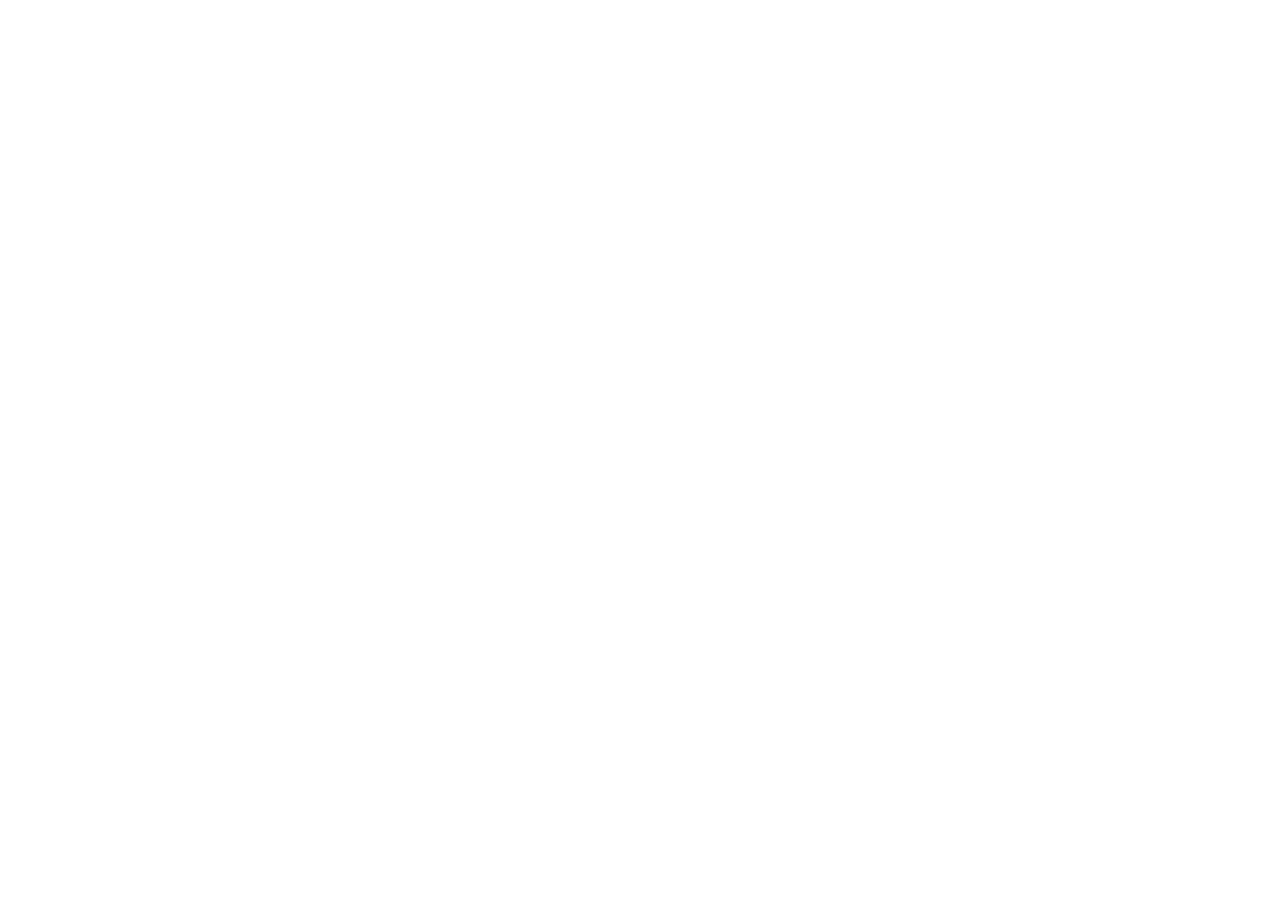
==== index.html @ 3d967fcd "Cria a página inicial do projeto" ====
<!DOCTYPE html>
<html lang="pt-br">
<head>
    <meta charset="UTF-8">
    <meta name="viewport" content="width=device-width, initial-scale=1.0">
    <title>YSMakeup</title>
</head>
<body>
    
</body>
</html>
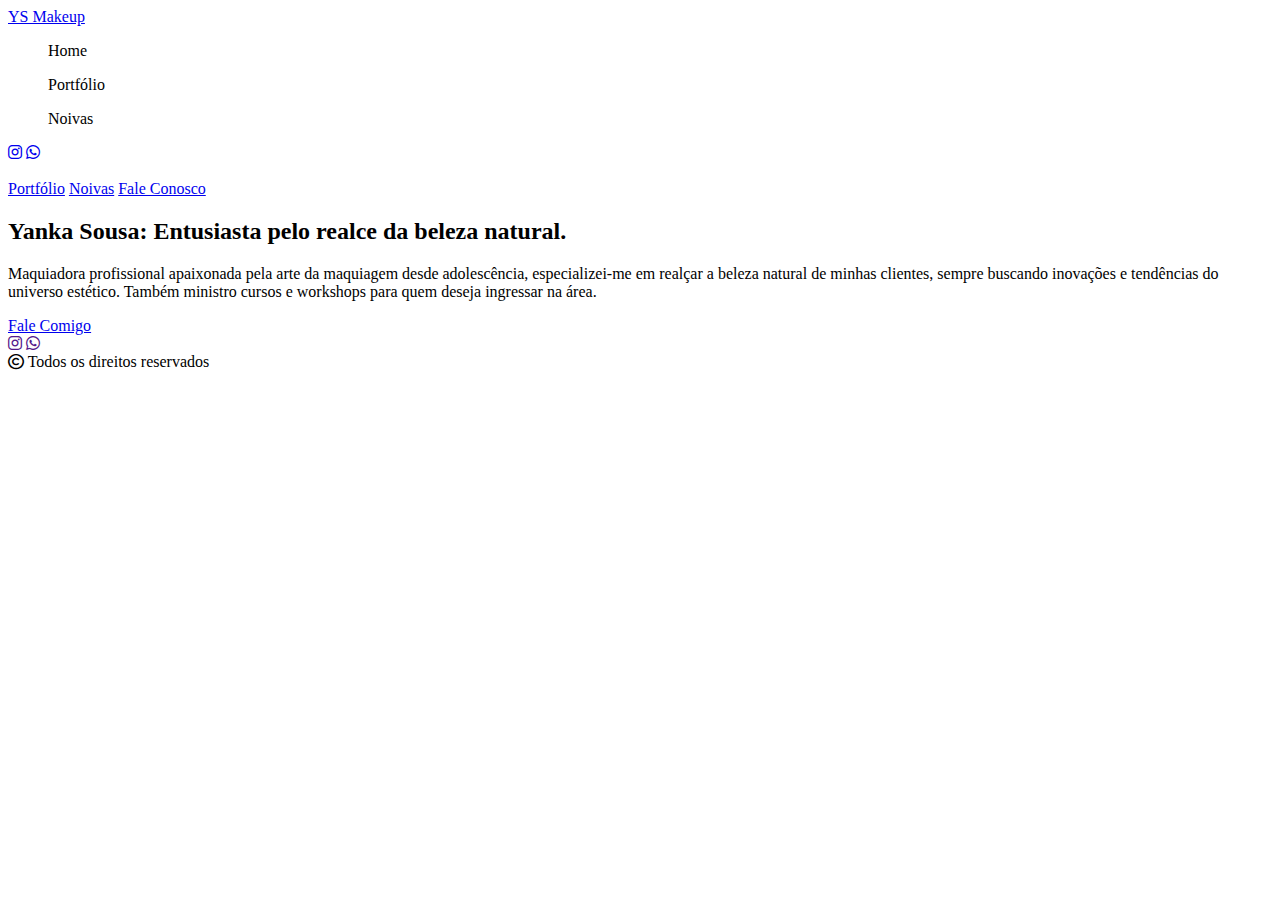
==== commit 3a7a81ad: "Cria página index" ====
--- a/index.html
+++ b/index.html
@@ -4,8 +4,65 @@
     <meta charset="UTF-8">
     <meta name="viewport" content="width=device-width, initial-scale=1.0">
     <title>YSMakeup</title>
+
+    <link rel="stylesheet" href="https://cdnjs.cloudflare.com/ajax/libs/font-awesome/6.5.1/css/all.min.css">
+
 </head>
 <body>
-    
+   <header>
+    <dvi class="logo">
+        <a href="#">YS Makeup</a>
+    </dvi>
+
+    <div class="nav-itens">
+        <li class="list_navbar-itens">
+            <ul><a href="#"></a>Home</ul>
+            <ul><a href="#"></a>Portfólio</ul>
+            <ul><a href="#"></a>Noivas</ul>
+        </li>
+    </div>
+
+    <div class="list_navbar-icons">
+        <a href="#"><i class="fa-brands fa-instagram"></i></a>
+        <a href="#"><i class="fa-brands fa-whatsapp"></i></a>
+    </div>
+   </header>     
+
+   <section class="hero">
+        <img src="" alt="">
+        <img src="" alt="">
+        <img src="" alt="">
+
+        <div class="text-banner">
+            <a href="#">Portfólio</a>
+            <a href="#">Noivas</a>
+            <a href="#">Fale Conosco</a>
+        </div>
+   </section>
+
+   <section class="about">
+        <div class="description">
+            <h2>Yanka Sousa: Entusiasta pelo realce da beleza natural.</h2>
+            <p>Maquiadora profissional apaixonada pela arte da maquiagem desde adolescência, especializei-me em realçar a beleza natural de minhas clientes, sempre buscando inovações e tendências do universo estético. Também ministro cursos e workshops para quem deseja ingressar na área.</p>
+        </div>
+
+        <div class="btn-index">
+            <div class="text_btn-index">
+                <a href="#">Fale Comigo</a>
+            </div>
+        </div>
+   </section>
+
+   <footer>
+    <div class="icons-footer">
+        <a href=""><i class="fa-brands fa-instagram"></i></a>
+        <a href=""><i class="fa-brands fa-whatsapp"></i></a>
+    </div>
+
+    <span class="span_footer">
+        <i class="fa-regular fa-copyright"></i>
+        Todos os direitos reservados
+    </span>
+   </footer>
 </body>
 </html>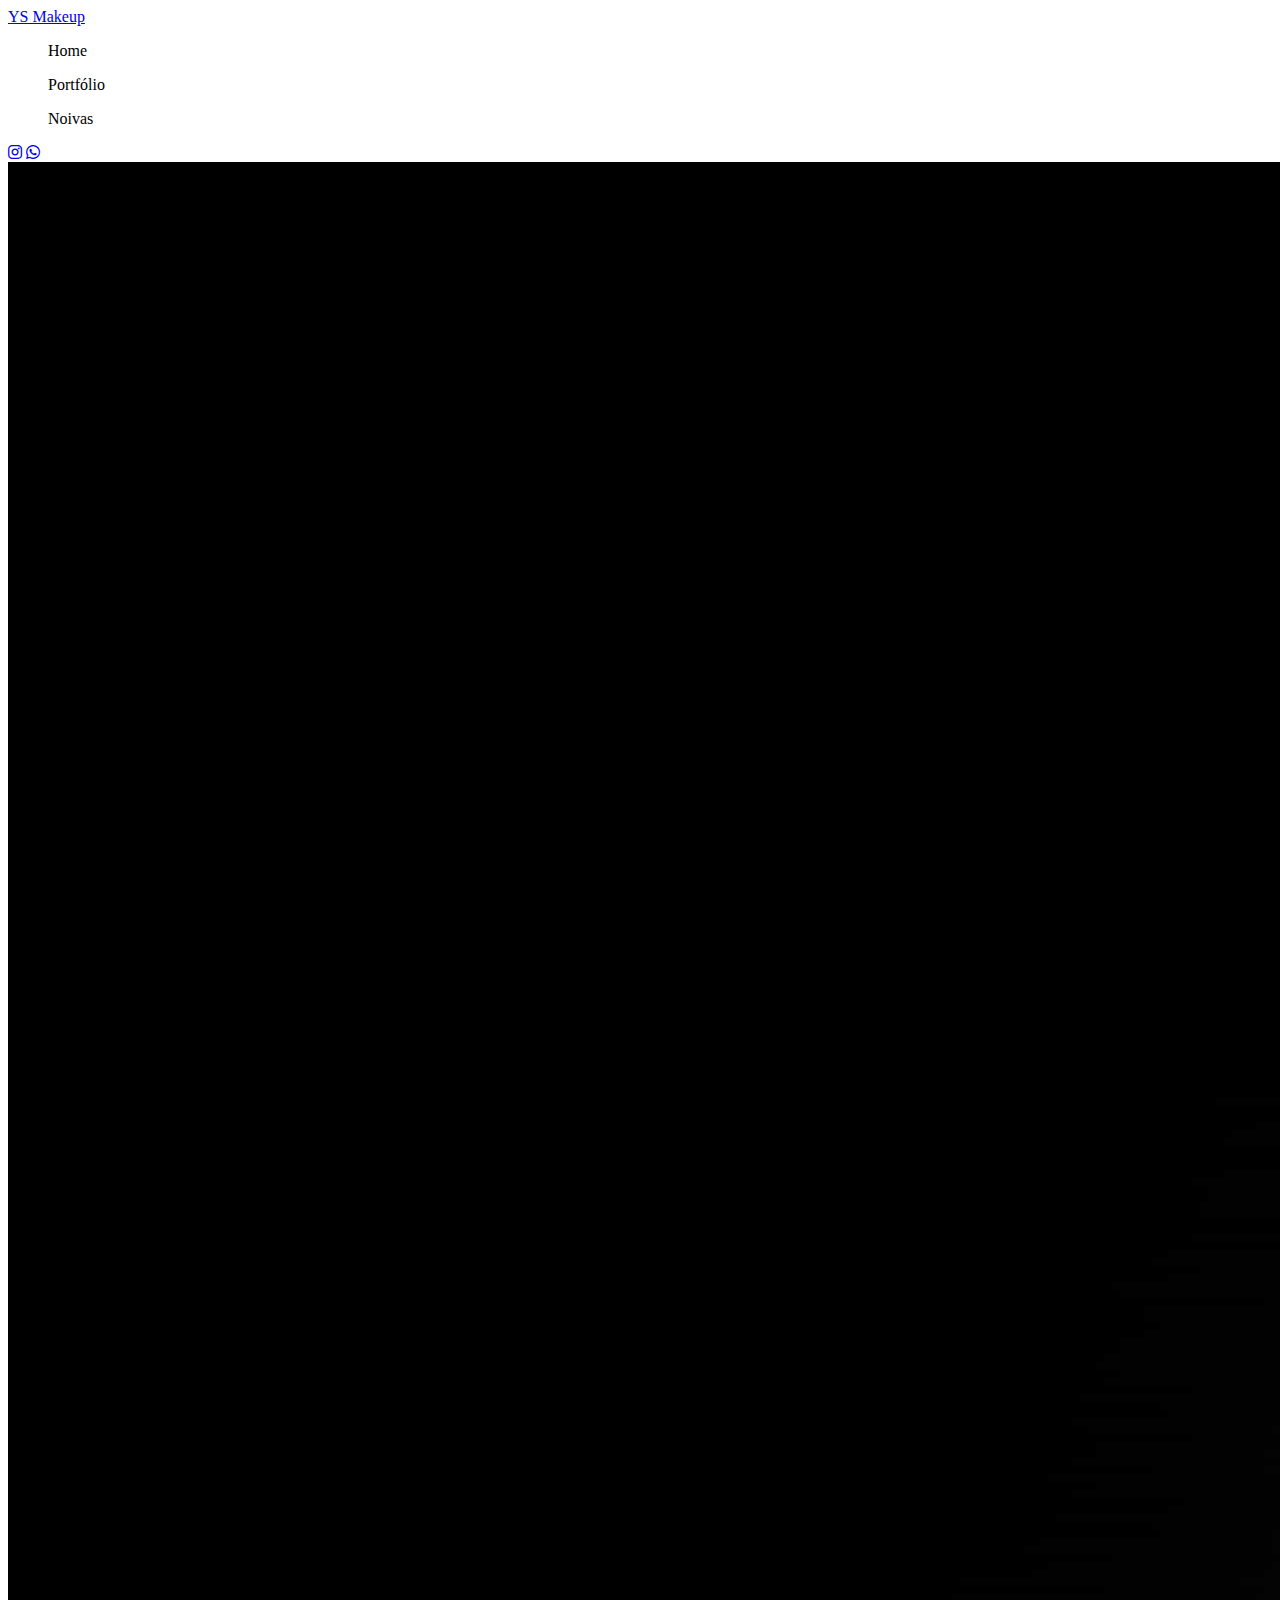
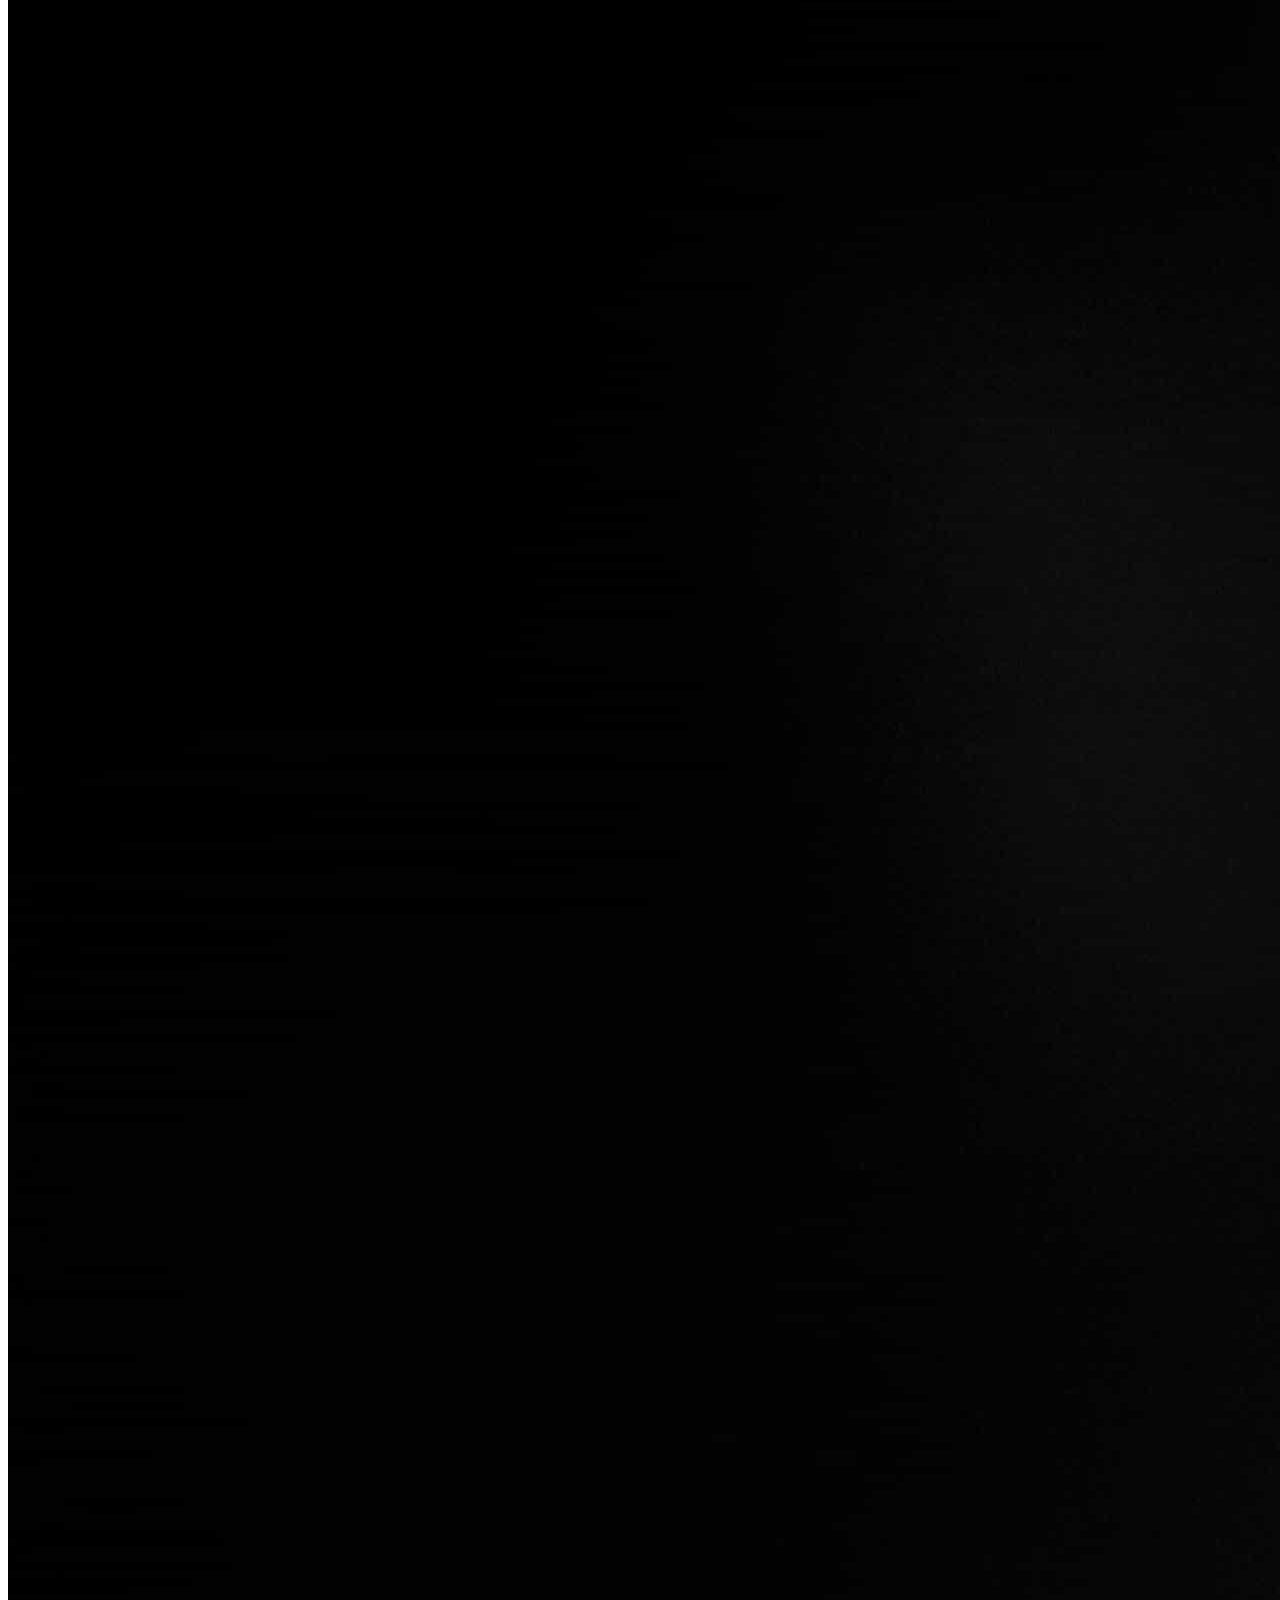
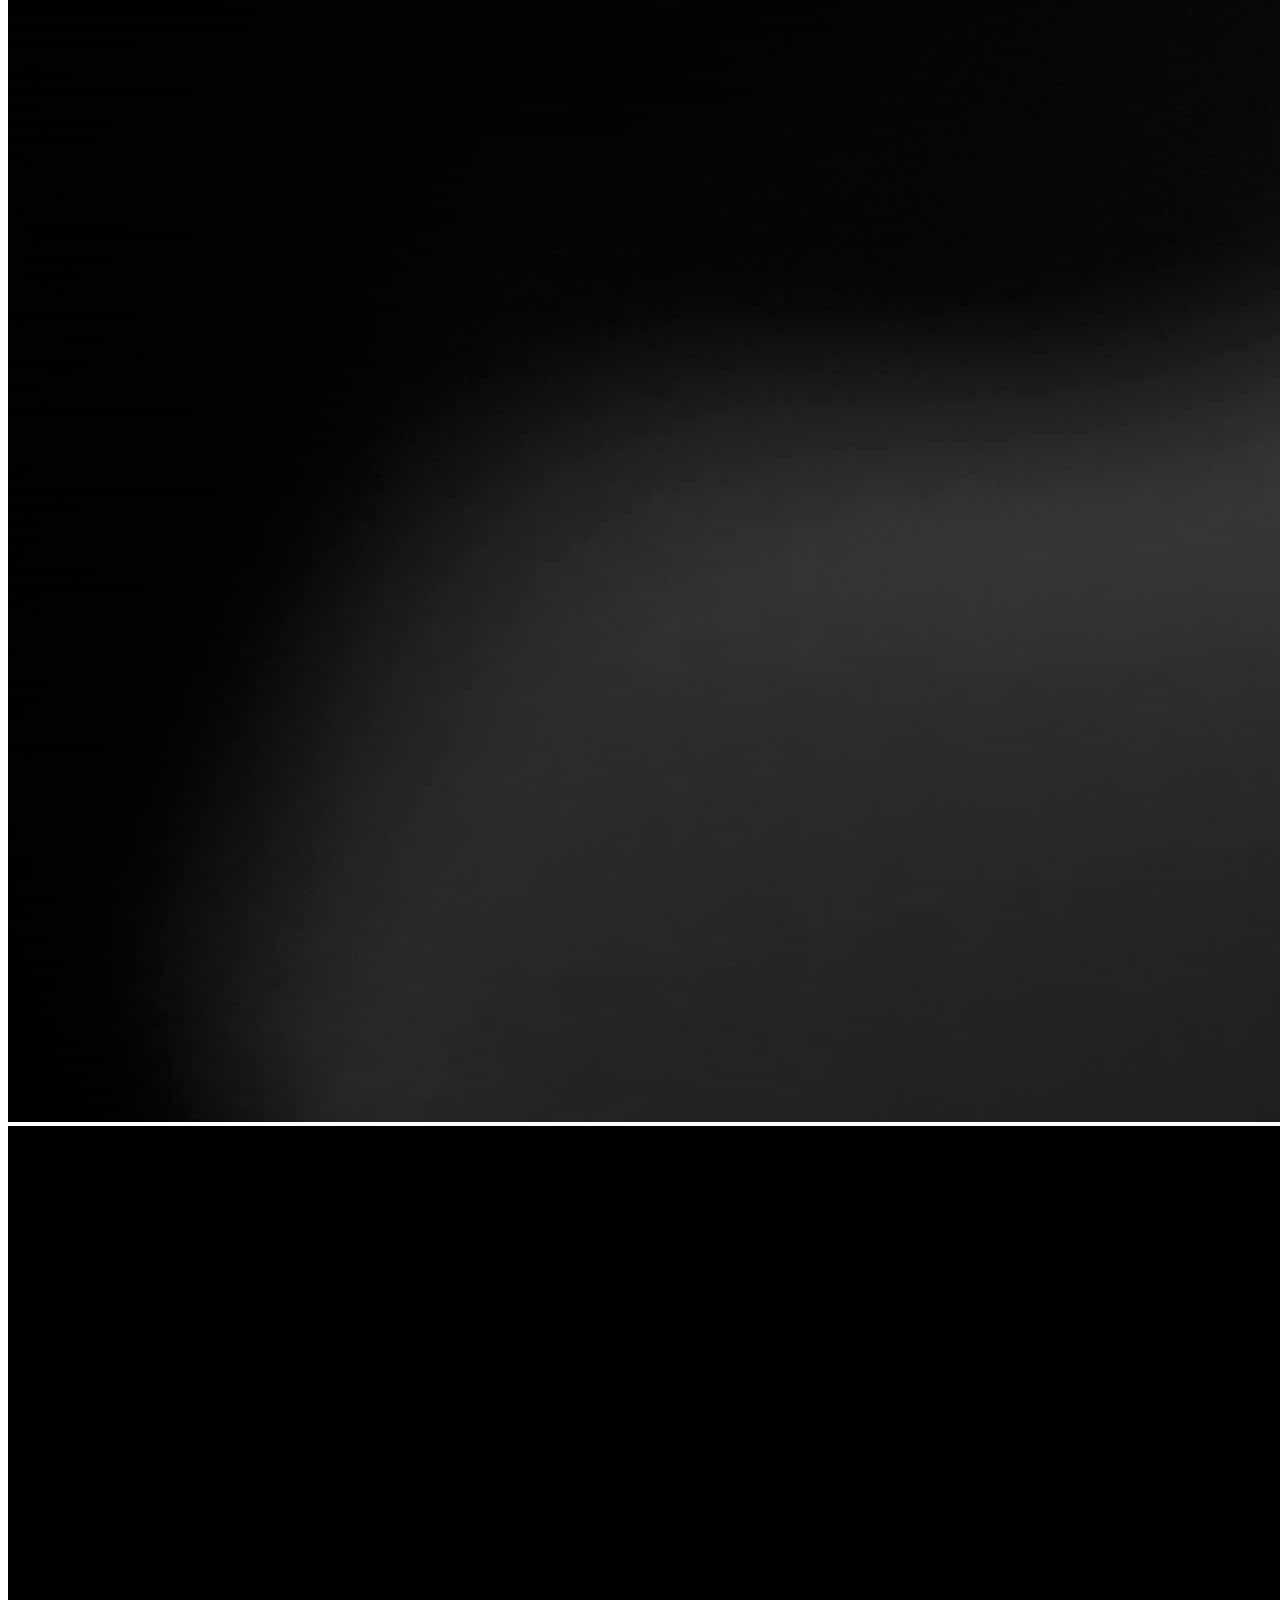
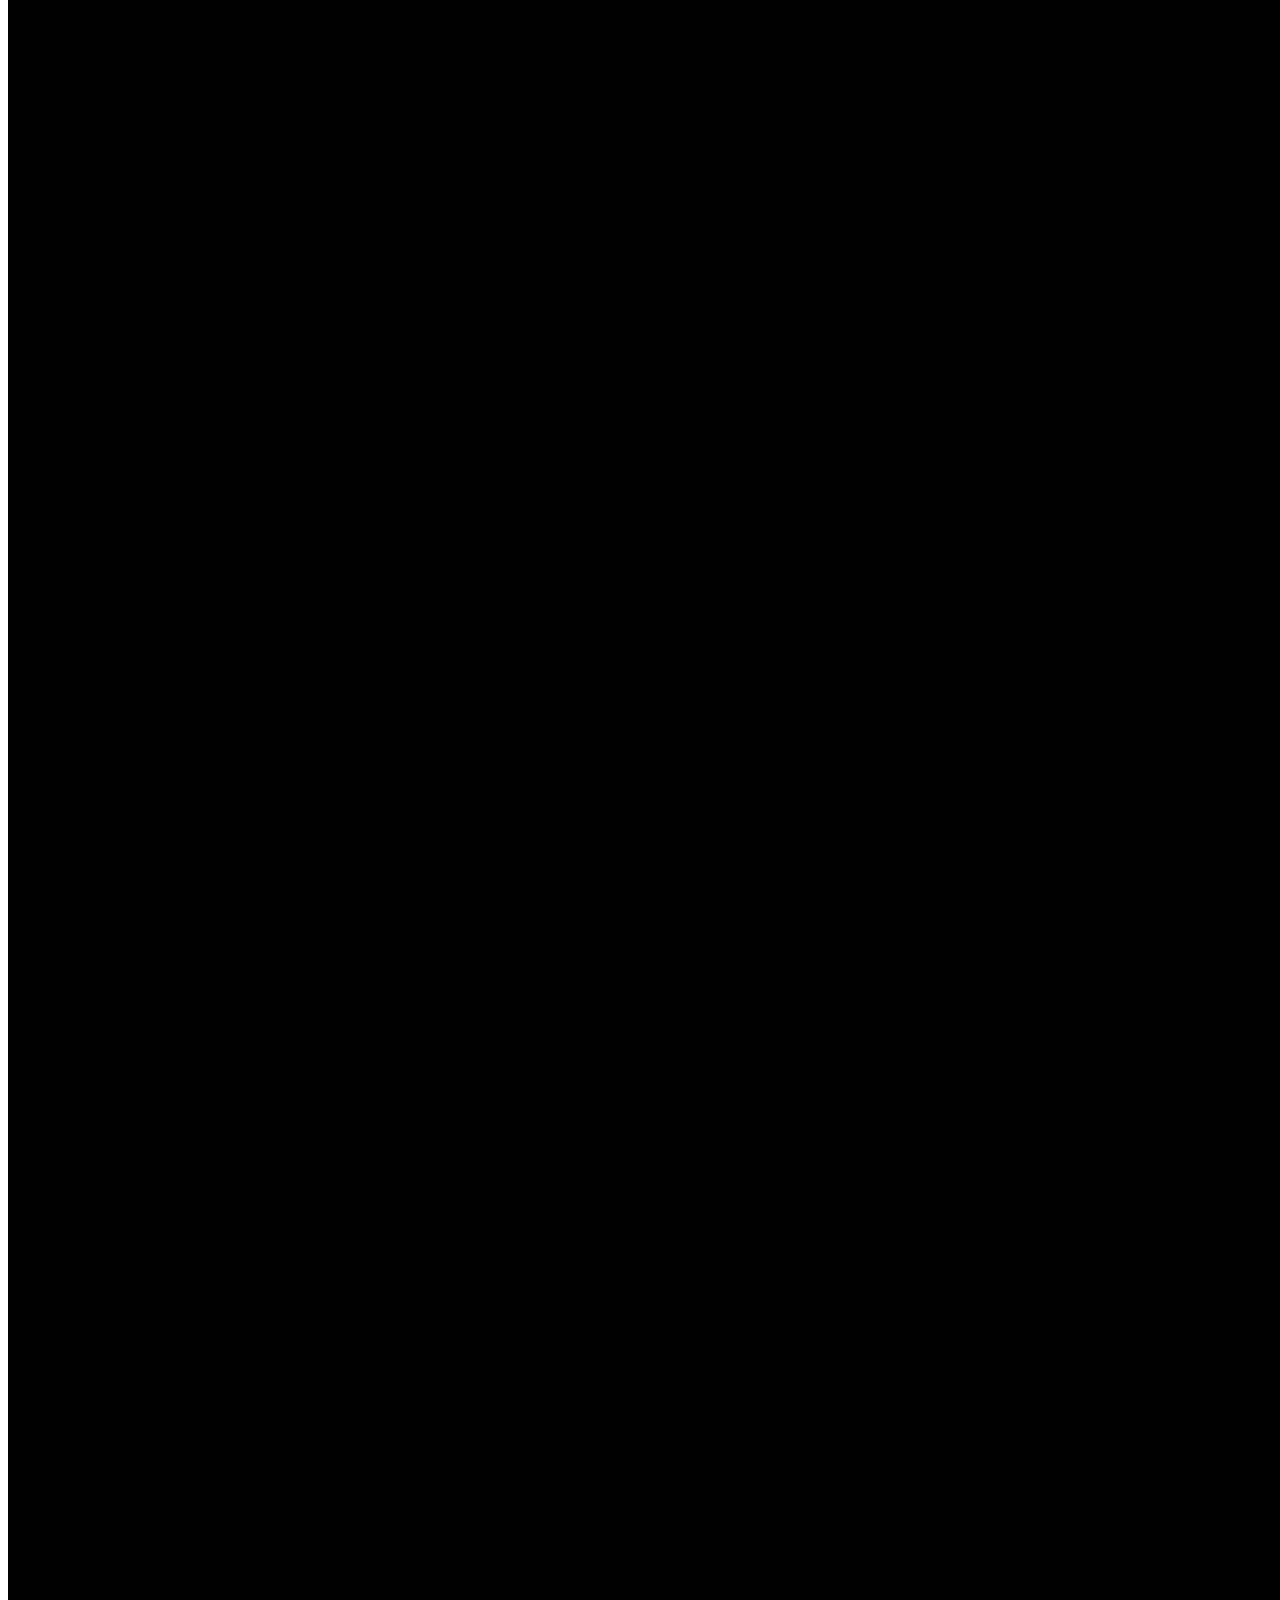
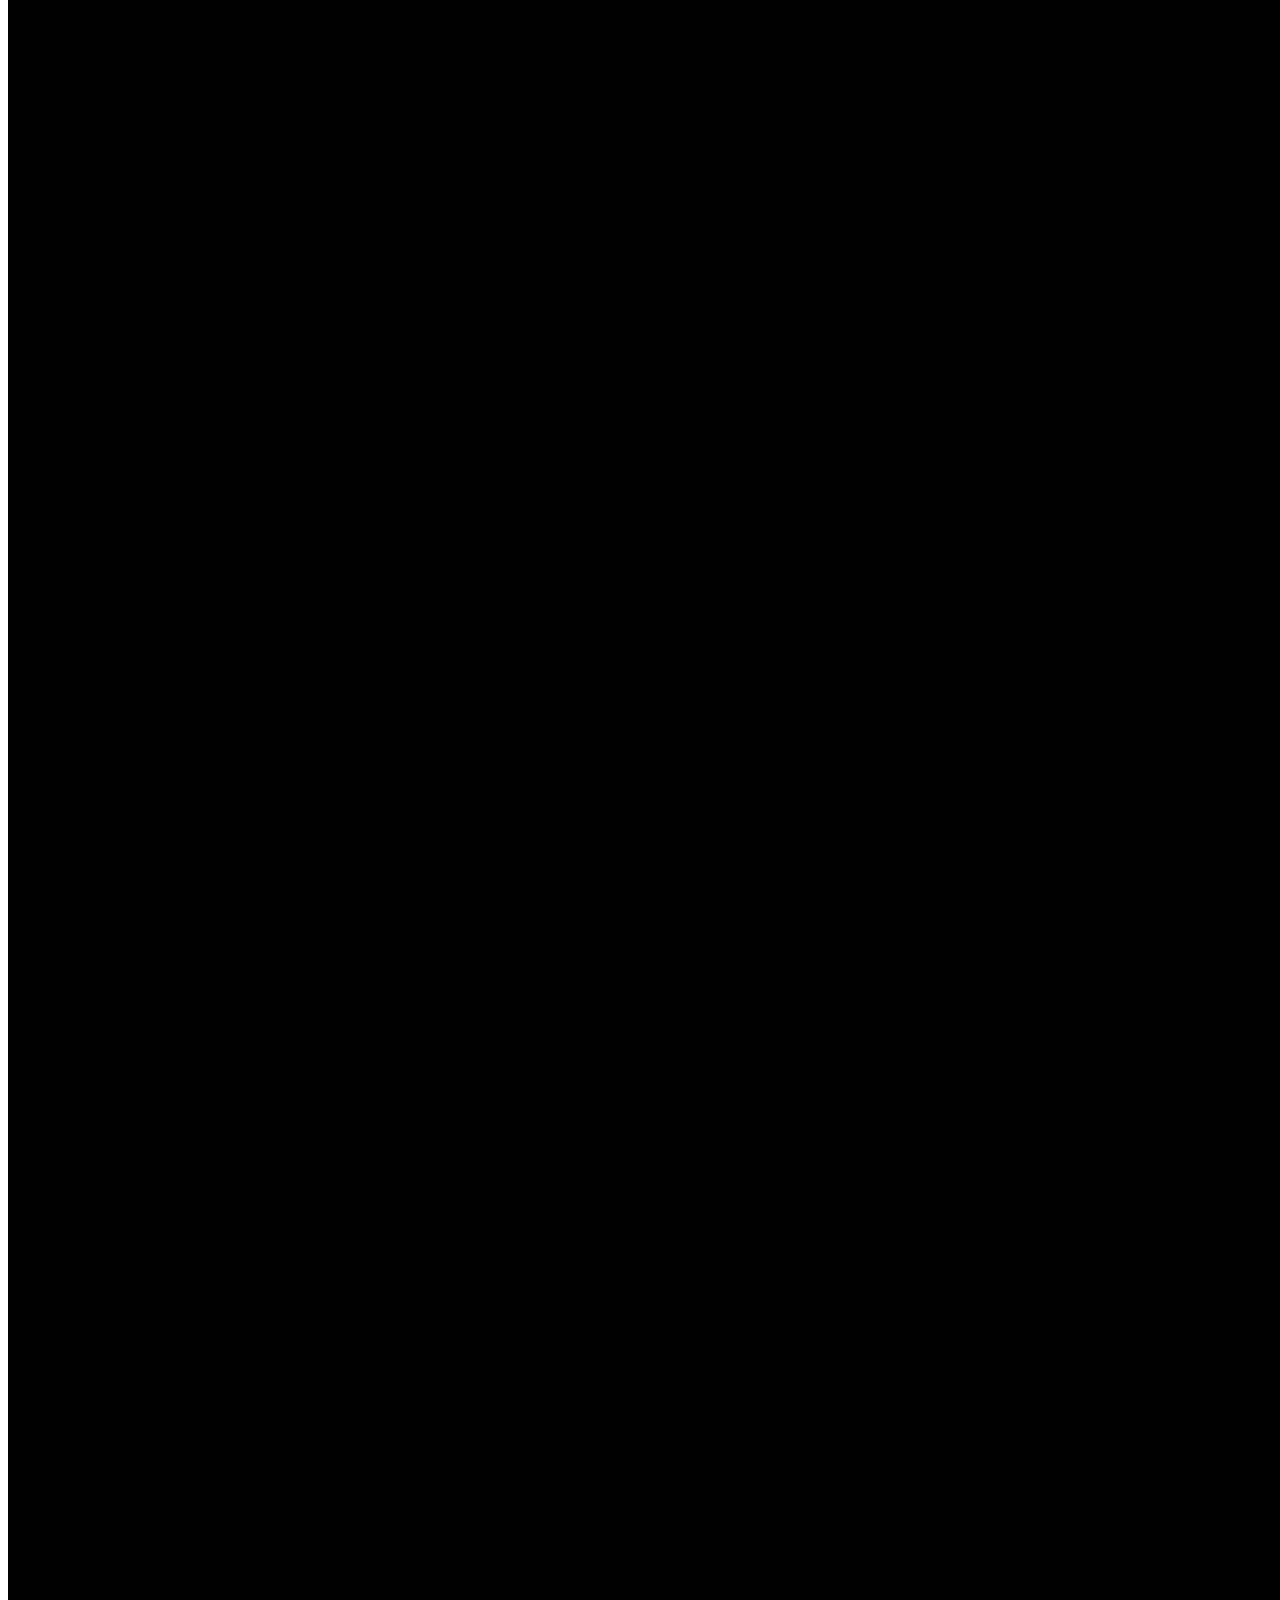
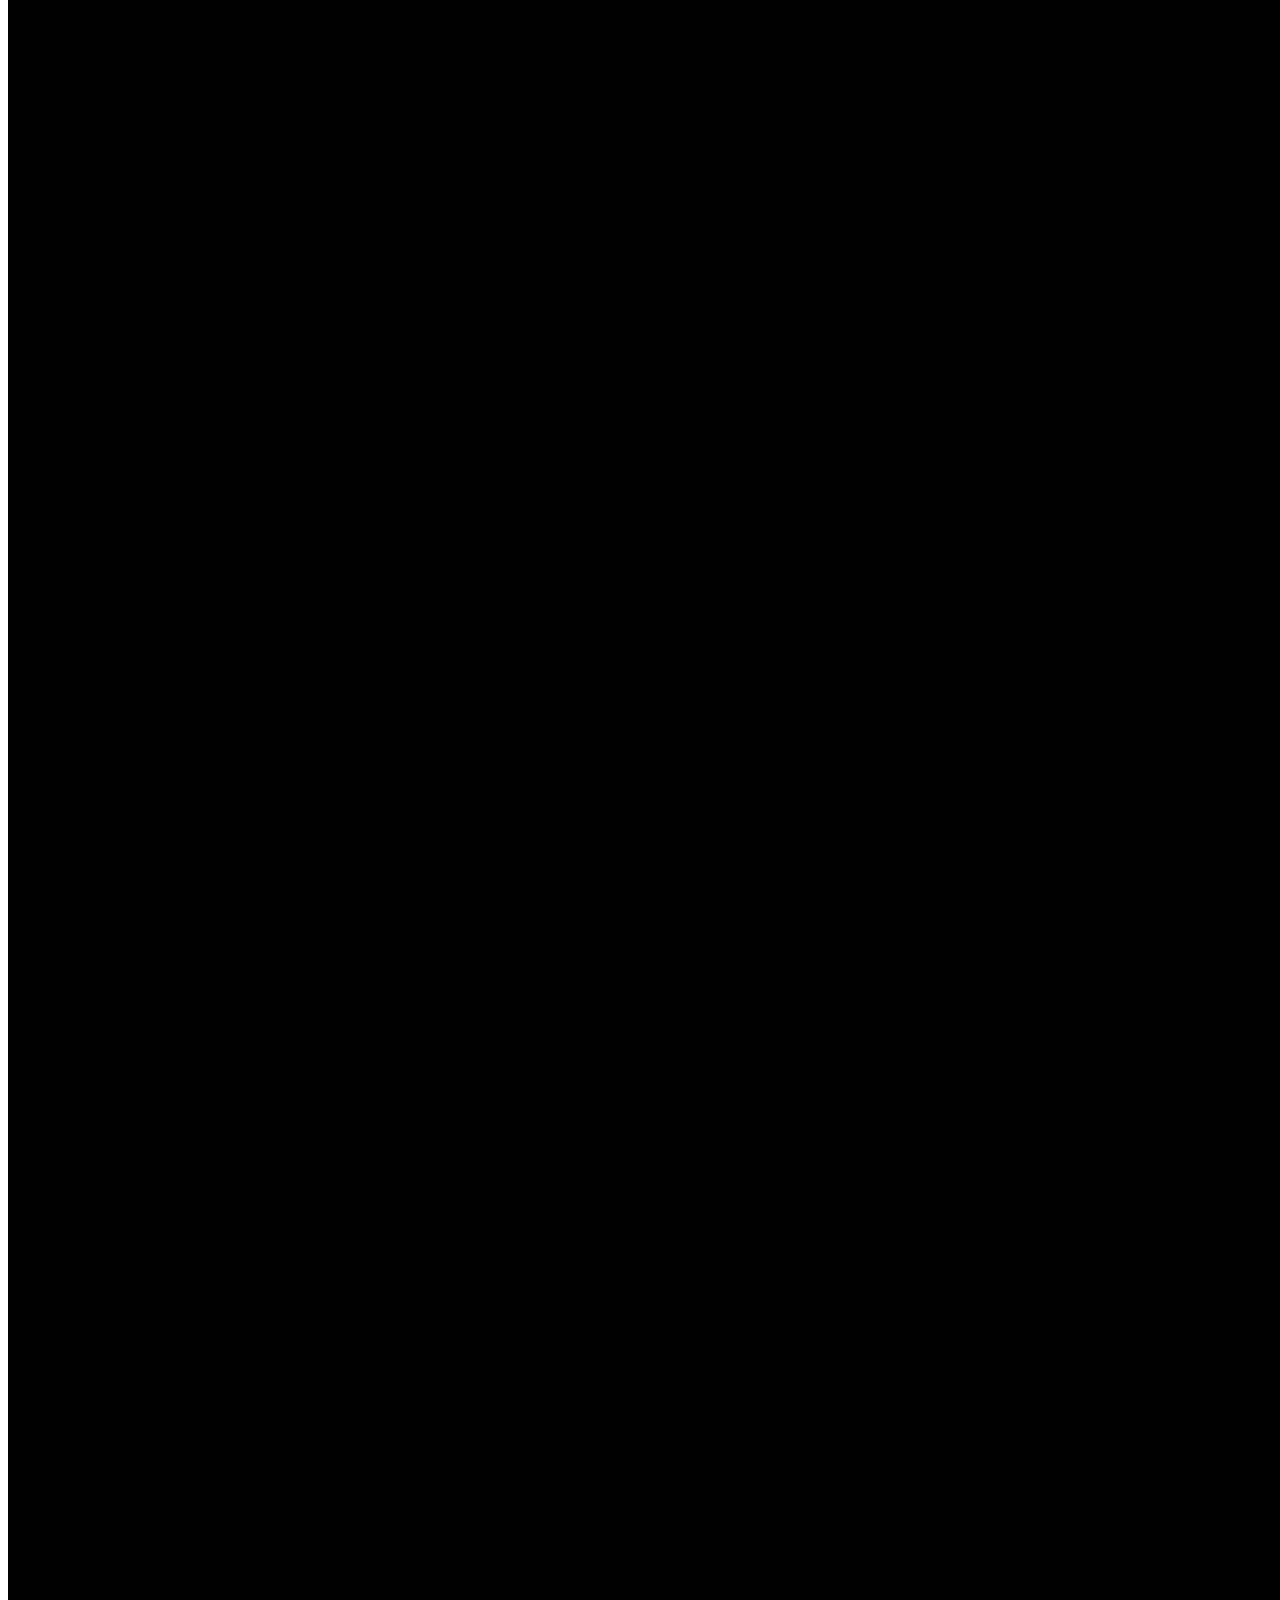
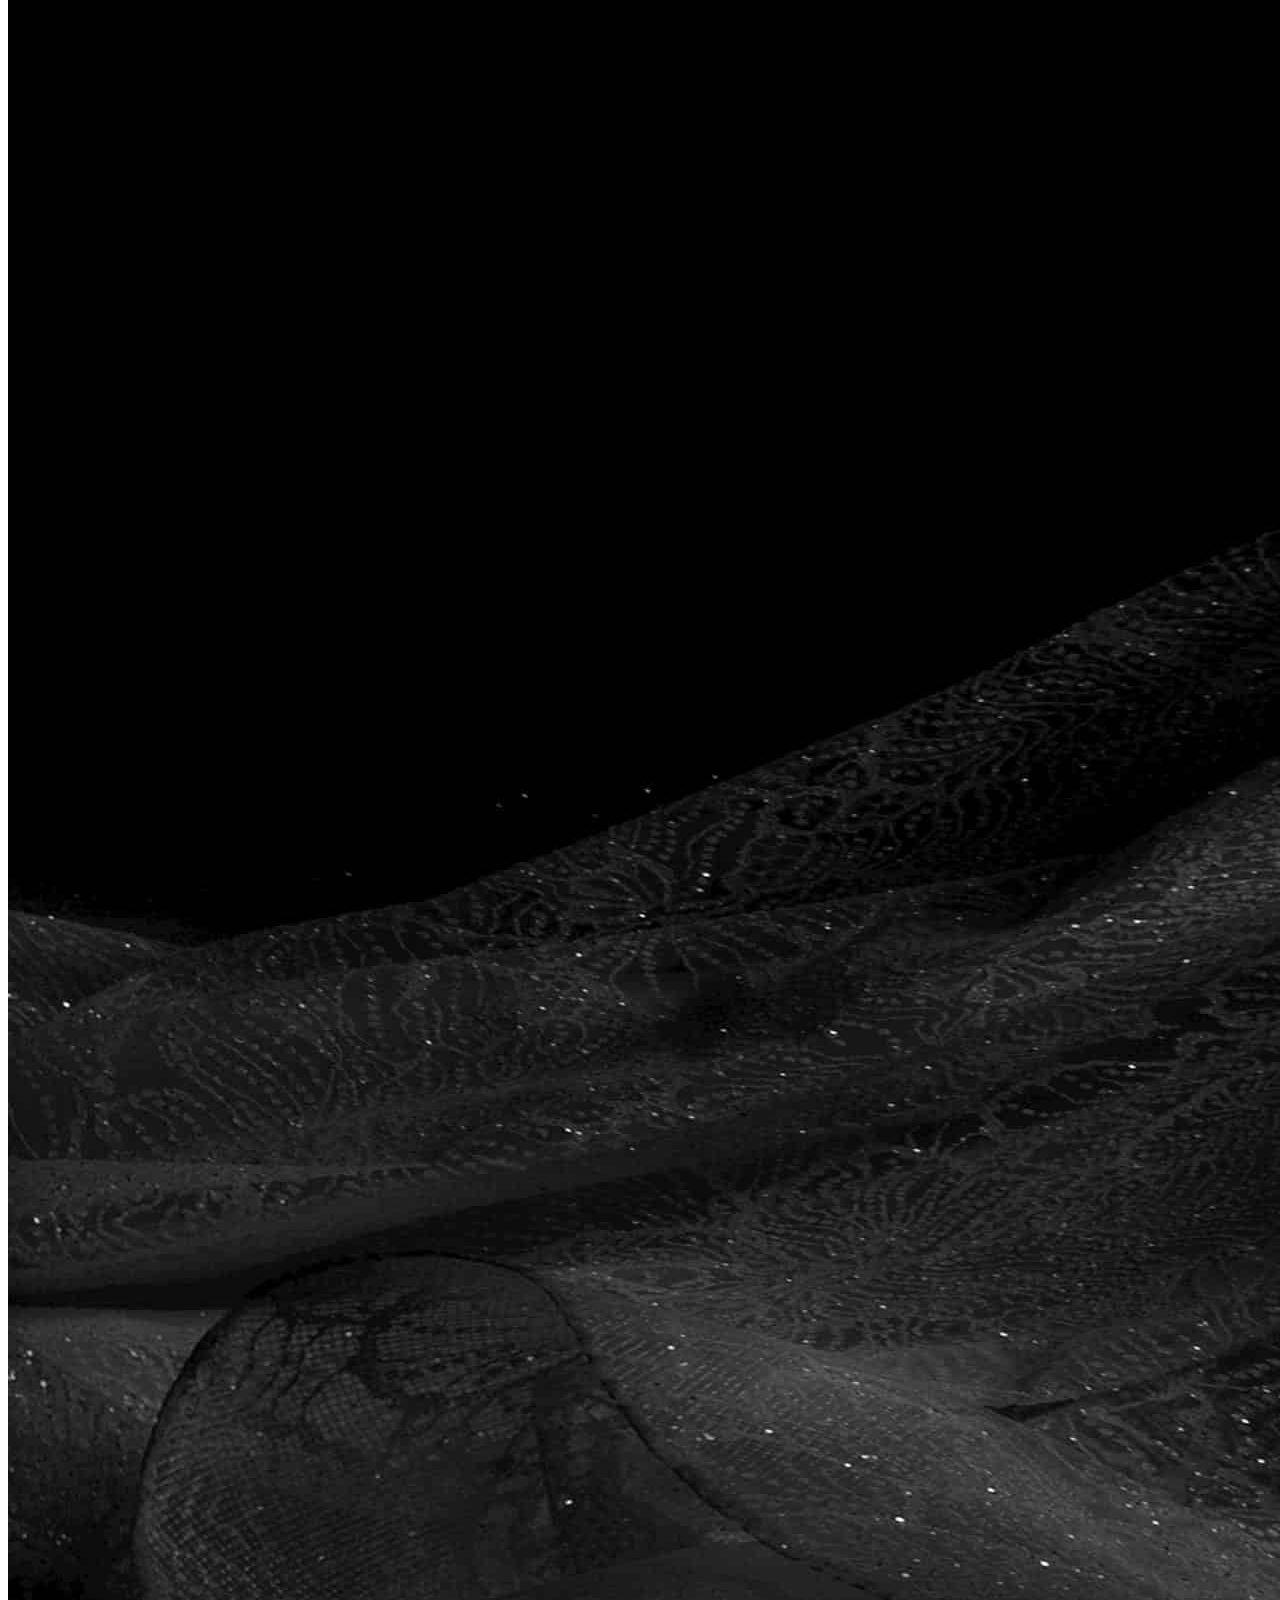
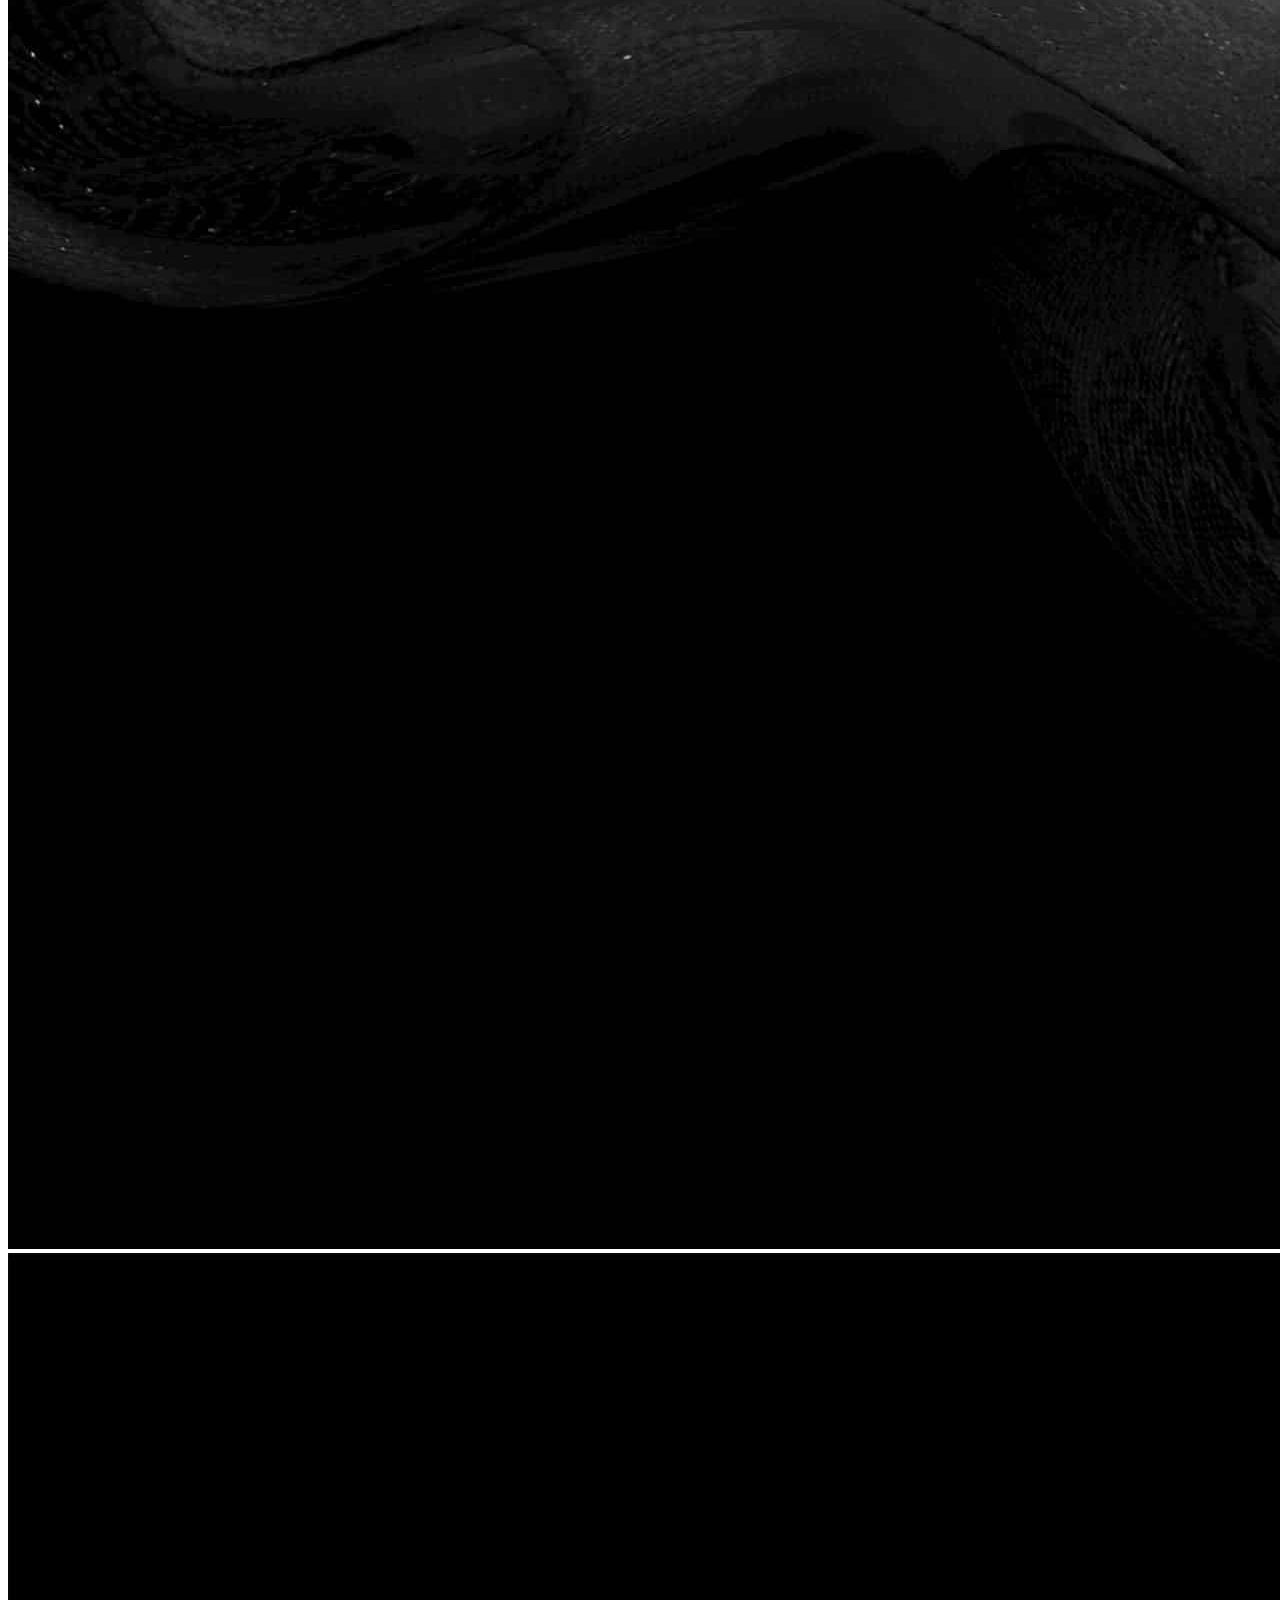
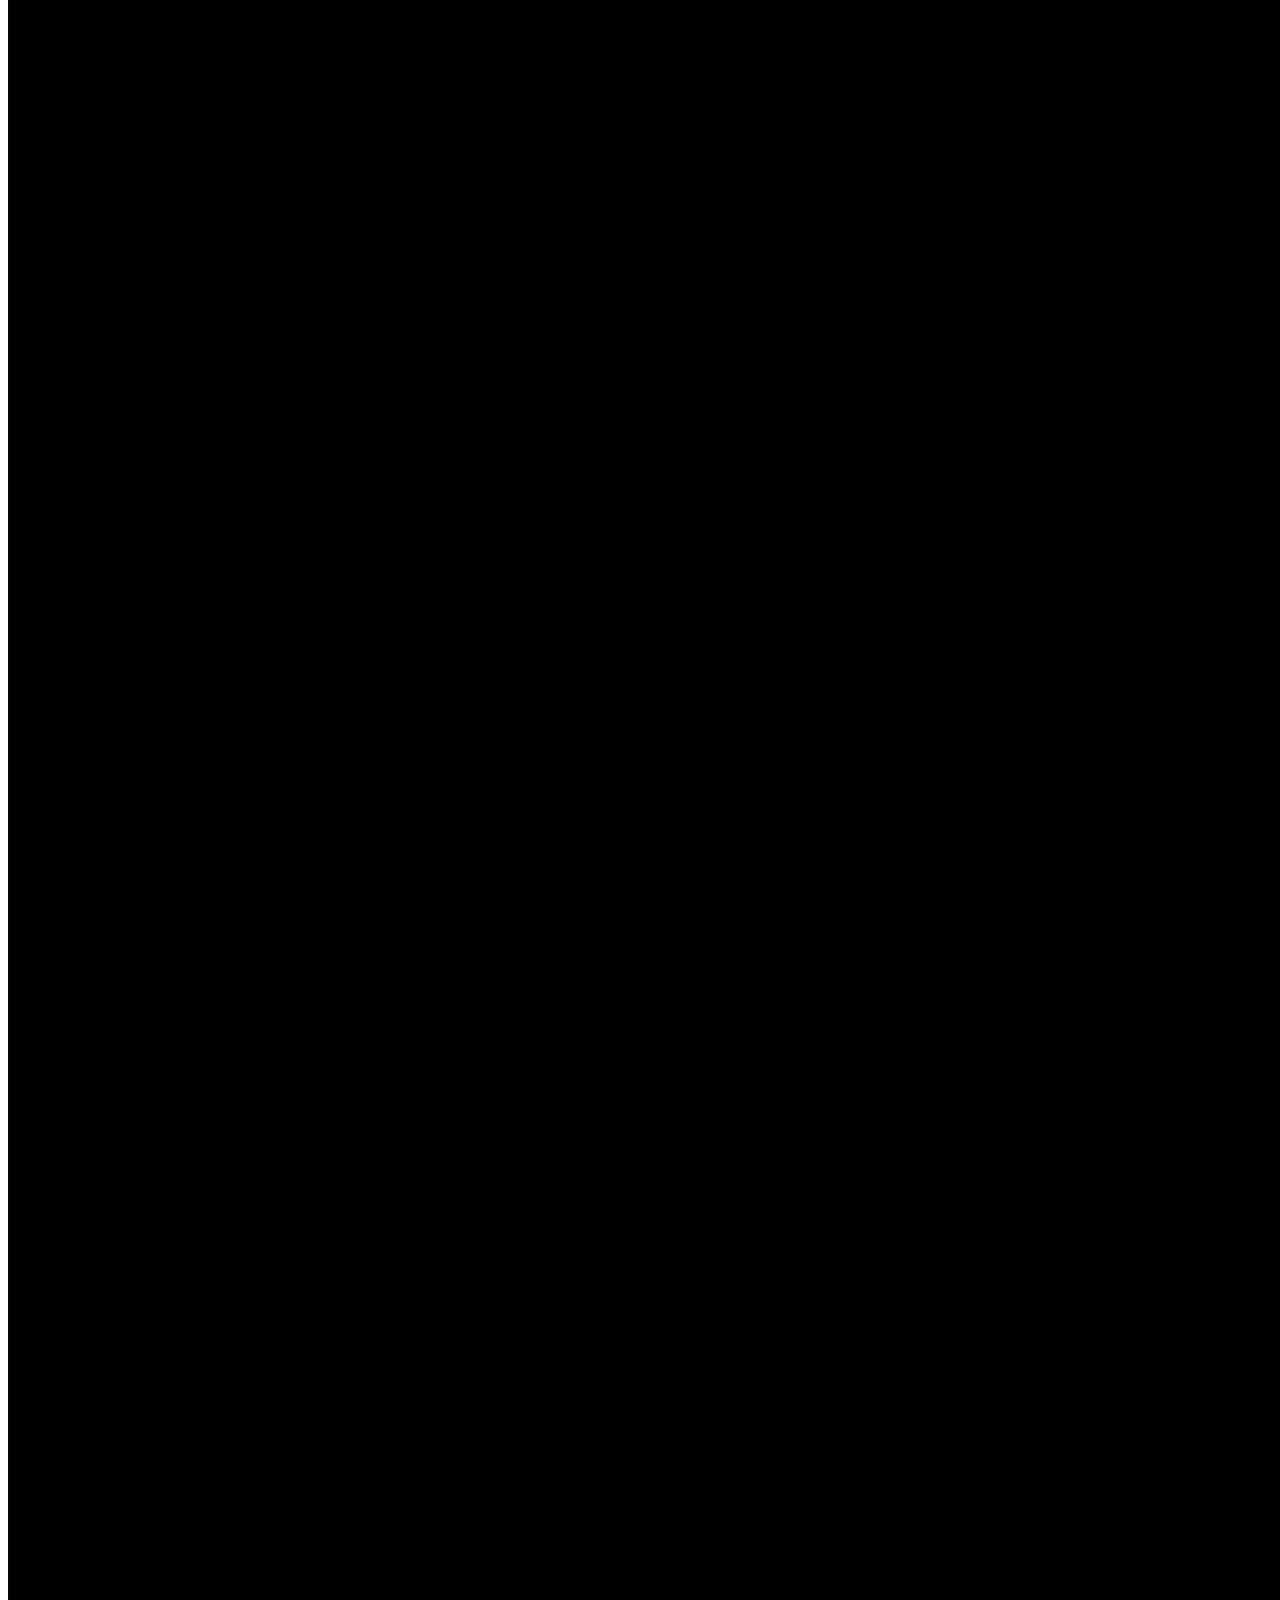
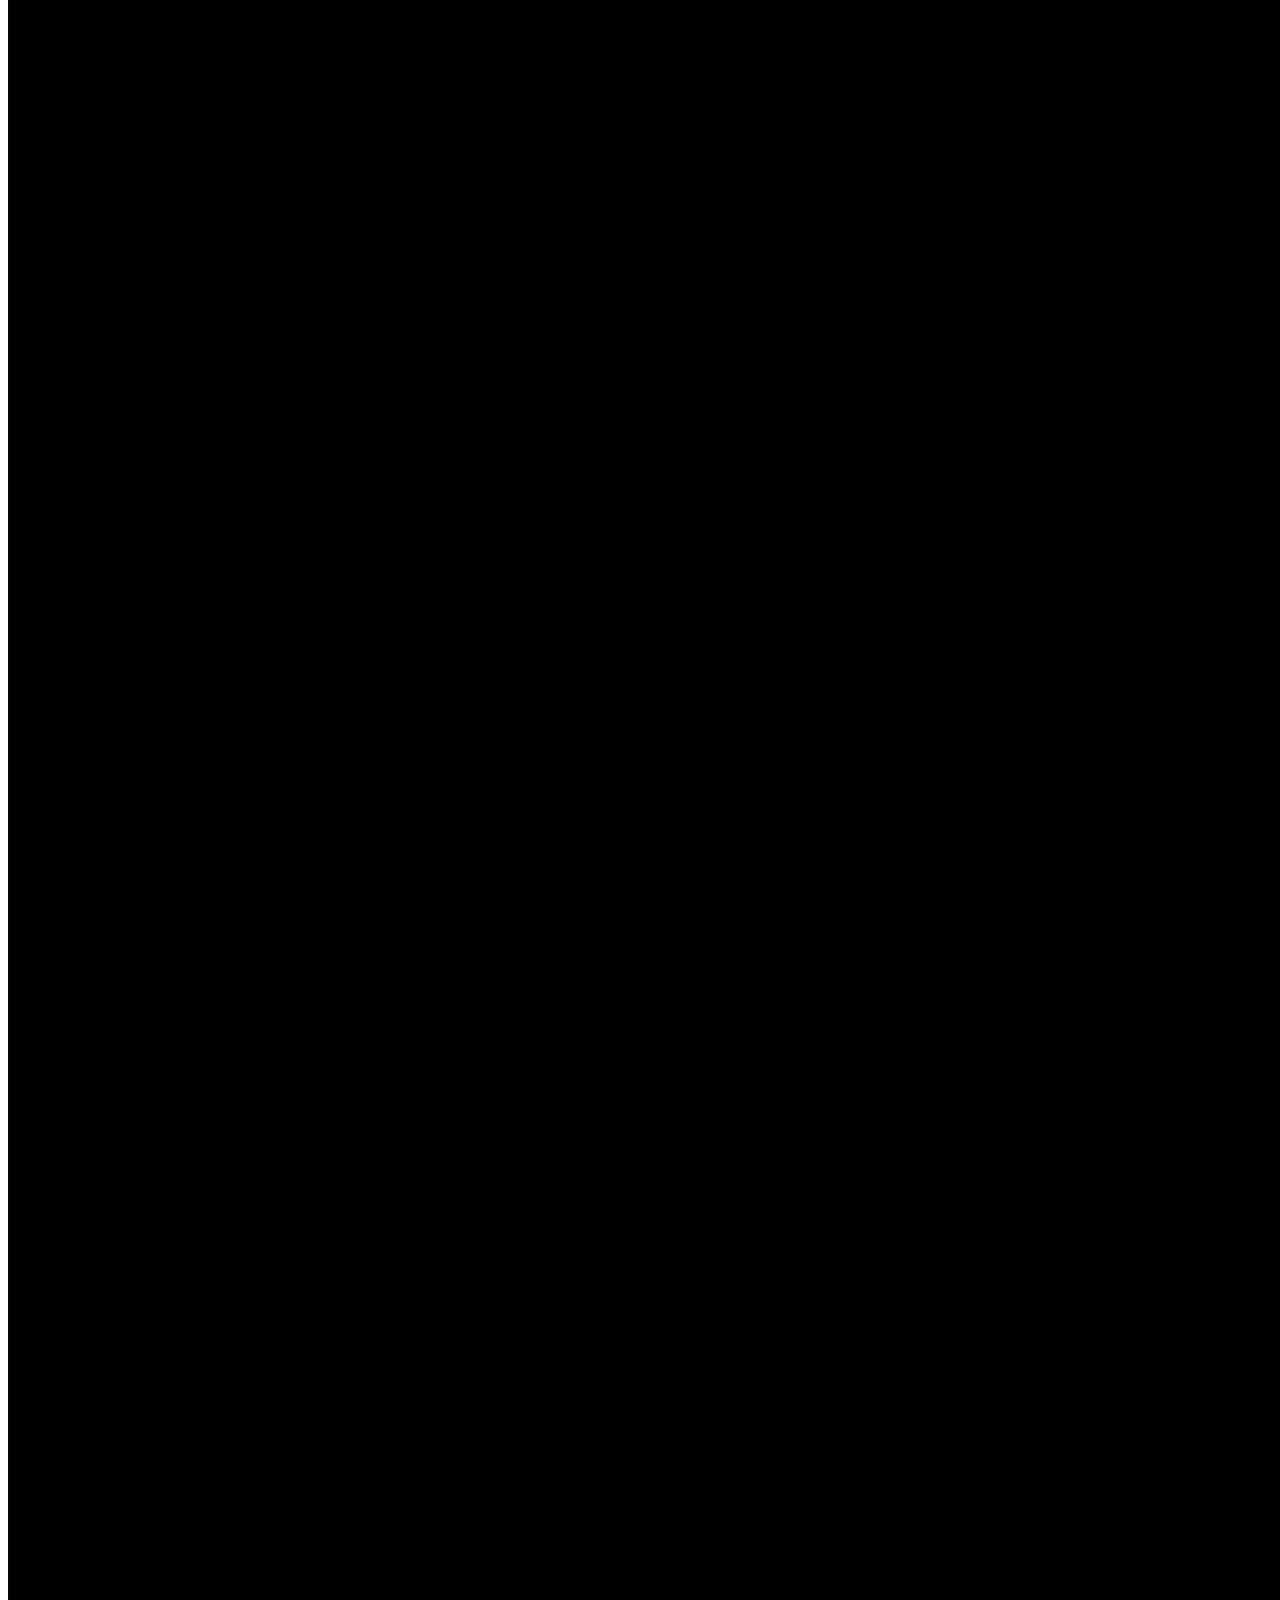
==== commit 2b44aadb: "Adiciona imagens seção hero da index" ====
--- a/index.html
+++ b/index.html
@@ -29,9 +29,9 @@
    </header>     
 
    <section class="hero">
-        <img src="" alt="">
-        <img src="" alt="">
-        <img src="" alt="">
+        <img src="/assets/images/img index/img_1-min.jpg" alt="Maquiadora maquiando">
+        <img src="/assets/images/img index/img_2-min.jpg" alt="Noiva maquiada">
+        <img src="/assets/images/img index/img_4-min.jpg" alt="Batom">
 
         <div class="text-banner">
             <a href="#">Portfólio</a>
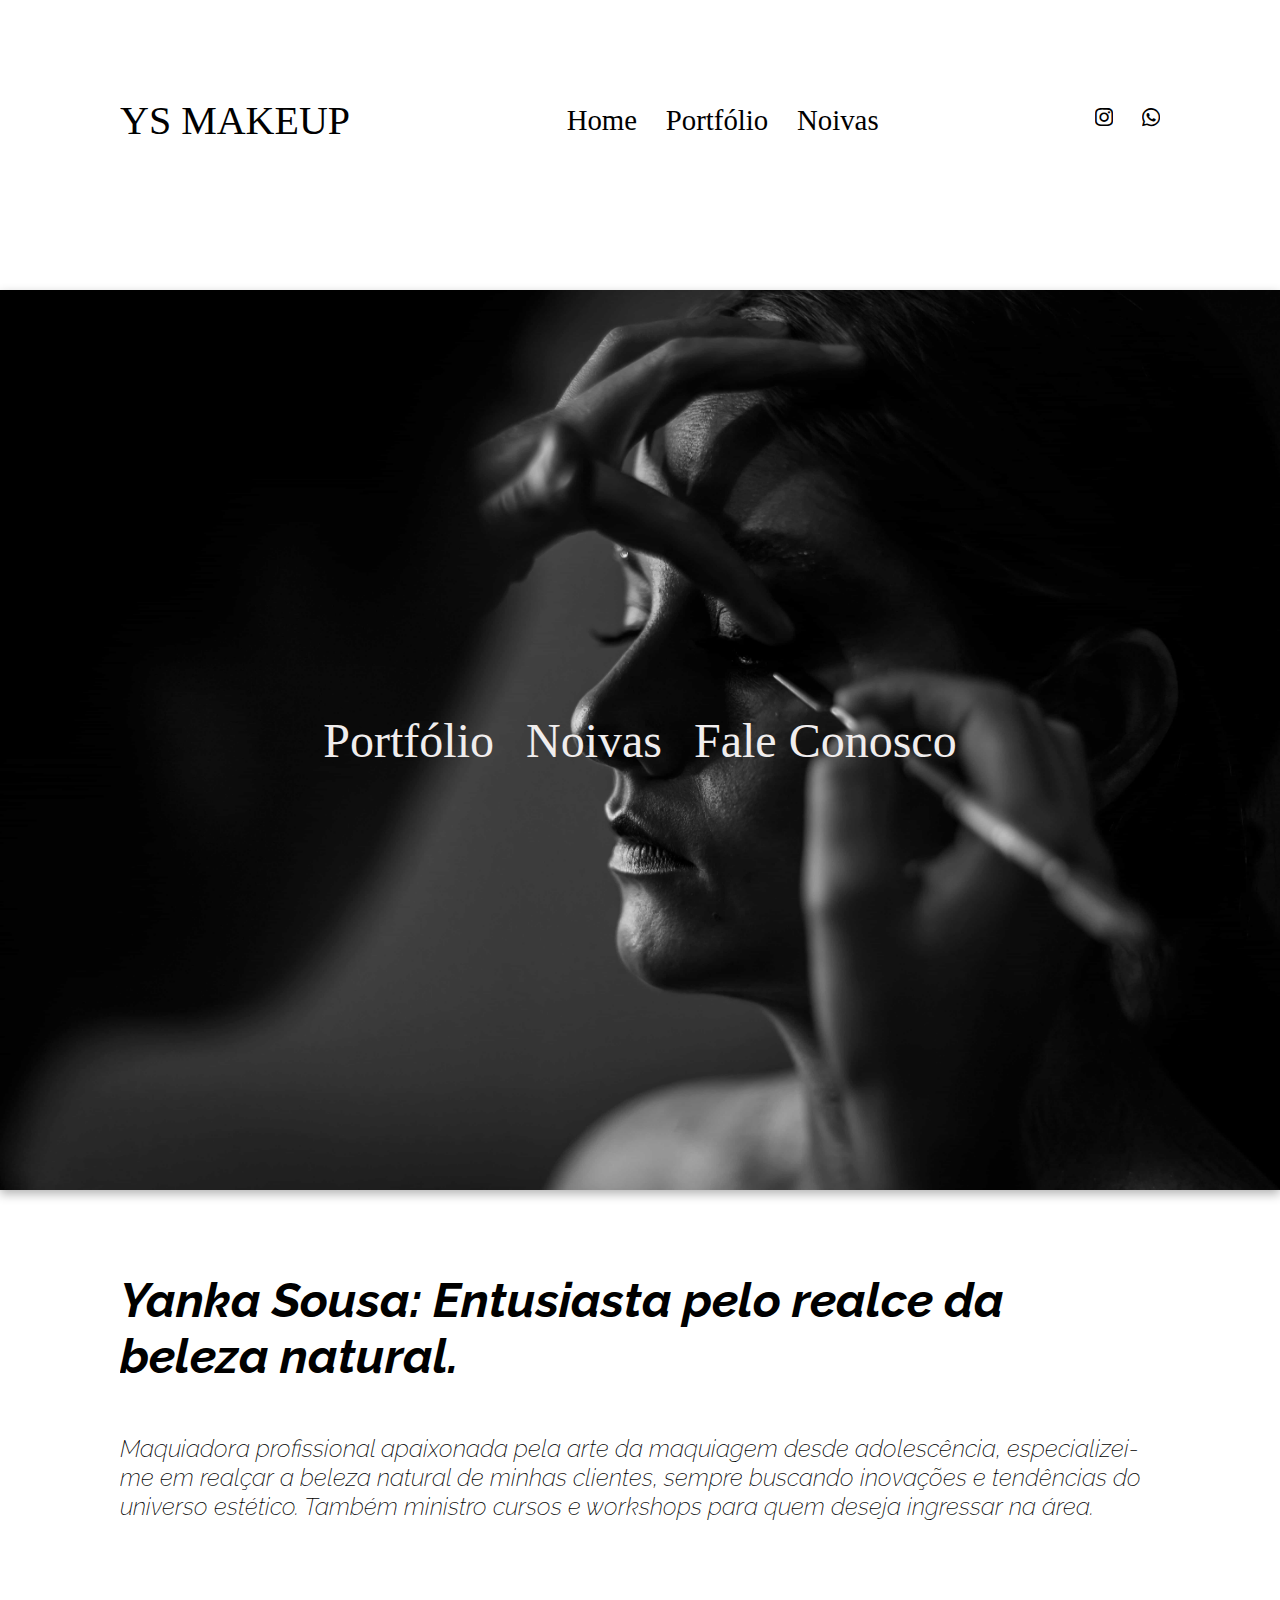
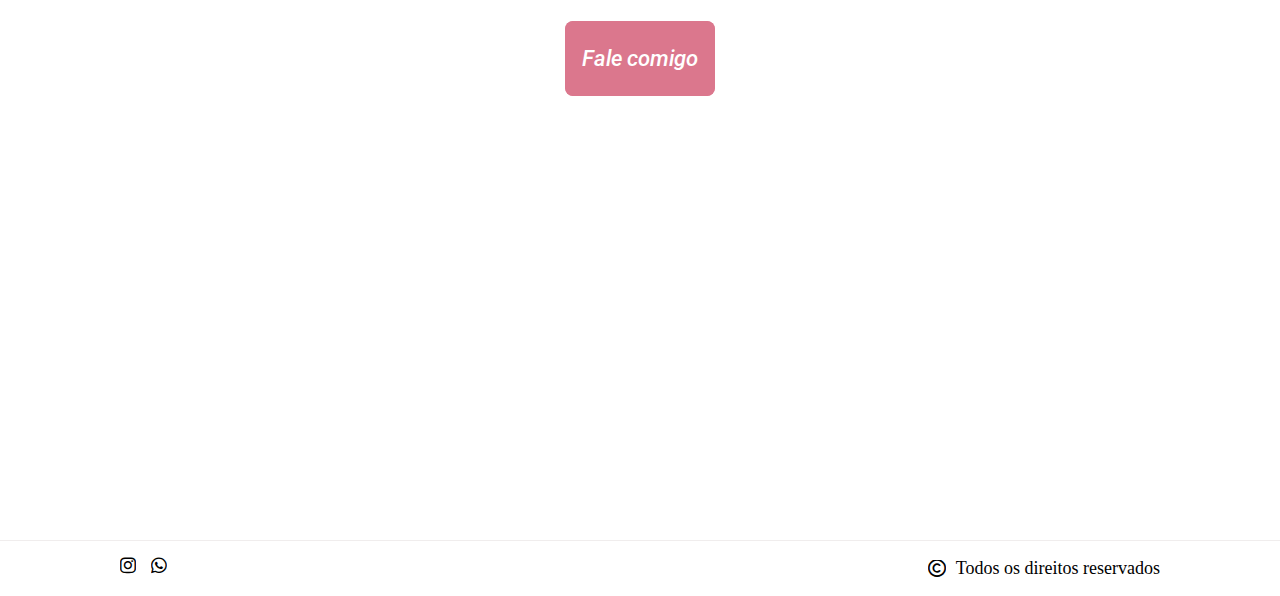
==== commit 181f30b1: "Cria o estilo da página index" ====
--- a/index.html
+++ b/index.html
@@ -5,14 +5,15 @@
     <meta name="viewport" content="width=device-width, initial-scale=1.0">
     <title>YSMakeup</title>
 
+    <link rel="stylesheet" href="/assets/css/index/index.css">
     <link rel="stylesheet" href="https://cdnjs.cloudflare.com/ajax/libs/font-awesome/6.5.1/css/all.min.css">
 
 </head>
 <body>
    <header>
-    <dvi class="logo">
+    <div class="logo">
         <a href="#">YS Makeup</a>
-    </dvi>
+    </div>
 
     <div class="nav-itens">
         <li class="list_navbar-itens">
@@ -44,11 +45,10 @@
         <div class="description">
             <h2>Yanka Sousa: Entusiasta pelo realce da beleza natural.</h2>
             <p>Maquiadora profissional apaixonada pela arte da maquiagem desde adolescência, especializei-me em realçar a beleza natural de minhas clientes, sempre buscando inovações e tendências do universo estético. Também ministro cursos e workshops para quem deseja ingressar na área.</p>
-        </div>
-
-        <div class="btn-index">
+        
+        <div class="button-index">
             <div class="text_btn-index">
-                <a href="#">Fale Comigo</a>
+                <a href="#" class="button-index">Fale comigo</a>
             </div>
         </div>
    </section>
@@ -59,10 +59,12 @@
         <a href=""><i class="fa-brands fa-whatsapp"></i></a>
     </div>
 
-    <span class="span_footer">
+    <span class="span-footer">
         <i class="fa-regular fa-copyright"></i>
         Todos os direitos reservados
     </span>
    </footer>
+
+   <script src="/assets/js/partials/index/index.js"></script>
 </body>
 </html>--- a/assets/css/index/index.css
+++ b/assets/css/index/index.css
@@ -0,0 +1,3 @@
+@import url(/assets/css/global/global.css);
+@import url(/assets/css/index/partials/hero.css);
+@import url(/assets/css/index/partials/about.css);